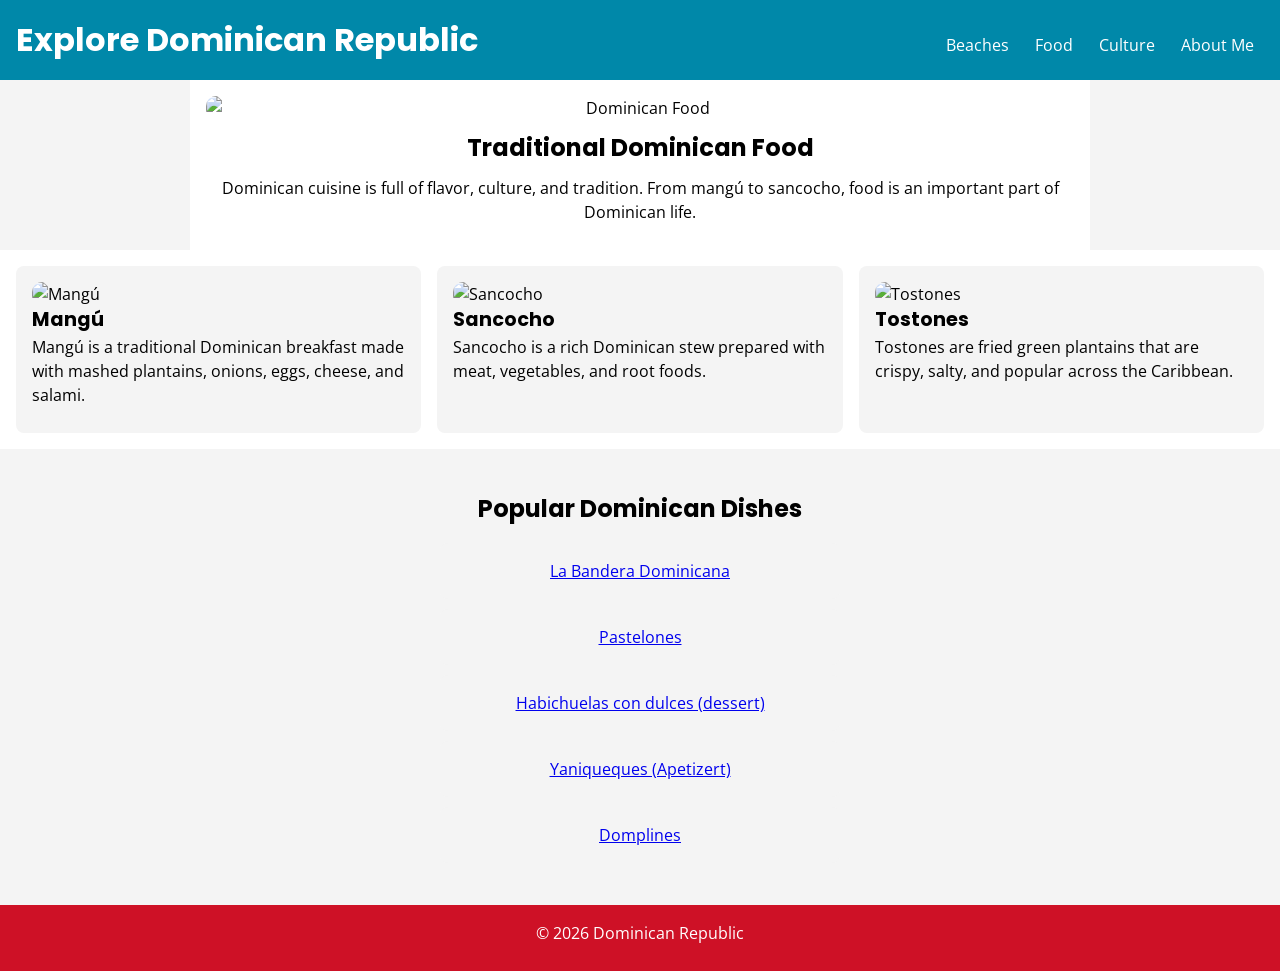
==== food.html @ 42fd1260 "Add files via upload" ====
<!DOCTYPE html>
<html lang="en">
<head>
  <meta charset="UTF-8">
  <meta name="viewport" content="width=device-width, initial-scale=1.0">
  <title>Dominican Republic</title>
  <link rel="stylesheet" href="style.css">
  <link rel="stylesheet" href="reset.css">
<link rel="stylesheet" href="style.css">
</head>

<body>

<header class="header">
 <h1>
    <a href="index.html" class="logo">
      Explore Dominican Republic
    </a>
  </h1>

  <!-- HAMBURGER BUTTON -->

  <button class="hamburger" id="hamburger">
    ☰
  </button>

  <!-- NAVIGATION -->

  <nav class="nav" id="nav-menu">

    <a href="beaches.html">Beaches</a>

    <a href="food.html">Food</a>

    <a href="culture.html">Culture</a>

    <a href="about.html">About Me</a>

  </nav>
</header>
	<main>
		<main>

  <!-- HERO SECTION -->

  <section class="hero">

    <img src="images/dominicanfood.webp" alt="Dominican Food">

    <h2>Traditional Dominican Food</h2>

    <p>
      Dominican cuisine is full of flavor, culture, and tradition.
      From mangú to sancocho, food is an important part of Dominican life.
    </p>

  </section>

  <!-- FOOD CARDS -->

  <section class="cards">

    <div class="card">

      <img src="images/mangu.webp" alt="Mangú">

      <h3>Mangú</h3>

      <p>
        Mangú is a traditional Dominican breakfast made with mashed plantains,
        onions, eggs, cheese, and salami.
      </p>

    </div>

    <div class="card">

      <img src="images/sancocho.webp" alt="Sancocho">

      <h3>Sancocho</h3>

      <p>
        Sancocho is a rich Dominican stew prepared with meat,
        vegetables, and root foods.
      </p>

    </div>

    <div class="card">

      <img src="images/tostones.webp" alt="Tostones">

      <h3>Tostones</h3>

      <p>
        Tostones are fried green plantains that are crispy,
        salty, and popular across the Caribbean.
      </p>

    </div>

  </section>

  <!-- FAVORITE DISHES -->

  <section class="food-info">

    <h2>Popular Dominican Dishes</h2>

    <ul>
      <li><a href="https://www.google.com/search?sa=X&sca_esv=7aca6fc7736590bb&rlz=1C1RBHS_enUS1081US1081&sxsrf=ANbL-n6swIvI6swNhbs-qkZ8u0LDCCSUuA:1778532459584&udm=2&fbs=[base64]&q=la+bandera+dominicana+plato&ved=2ahUKEwi7l-bbjbKUAxW6jIkEHV_WNKUQtKgLegQIFBAB&biw=1366&bih=599&dpr=1#sv=CAMSVhoyKhBlLVJ3d2tUaGtIU2xVeEVNMg5Sd3drVGhrSFNsVXhFTToOTlFoakNPUTNuWFF1UU0gBCocCgZtb3NhaWMSEGUtUnd3a1Roa0hTbFV4RU0YADABGAcgl7WekwJKCBABGAEgASgB" target="new"> La Bandera Dominicana</a> </li>
      <li><a href="https:https://www.google.com/search?sca_esv=7aca6fc7736590bb&rlz=1C1RBHS_enUS1081US1081&sxsrf=ANbL-n4s3n1KbP_dlx4hLHZd38s7eIG7oQ:1778532936332&udm=2&fbs=[base64]&q=pastelones+dominicanos&sa=X&ved=2ahUKEwjgxJC_j7KUAxWng4kEHfm2JzUQtKgLegQIFBAB&biw=1366&bih=599&dpr=1" target="new" >Pastelones </a></li>
      <li><a href="https:https://kelvinskitchen.com/recipe/habichuelas-con-dulce/" target="new" >Habichuelas con dulces (dessert) </a></li>
      <li><a href="https:https://www.google.com/search?q=yaniqueques+dominicanos&sca_esv=7aca6fc7736590bb&rlz=1C1RBHS_enUS1081US1081&udm=2&biw=1366&bih=599&sxsrf=ANbL-n51WaZW0Mg3D8mjl-1aud7ZmoUe7g%3A1778532939106&ei=S0ICaq6gBu-sw8cPlZ6n-Qs&oq=yani&gs_lp=[base64]&sclient=gws-wiz-img#sv=CAMSVhoyKhBlLXI3dm1nVW1vT1cwNF9NMg5yN3ZtZ1Vtb09XMDRfTToOUXc3bVdpQ0pJVVNsbU0gBCocCgZtb3NhaWMSEGUtcjd2bWdVbW9PVzA0X00YADABGAcgv-LNmAFKCBABGAEgASgB" target="new" >Yaniqueques (Apetizert)</a></li>
      <li><a href="https:https://www.dominicancooking.com/domplines-recipe-dominican-style-dumplings" target="new" >Domplines </a></li>
    </ul>

  </section>

</main>

	</section>
	</main>

  <footer class="footer">
  <p>© 2026 Dominican Republic</p>
</footer>

  <script src="js/script.js"></script>

	</body>
	</html>
---- style.css ----
@import url('https://fonts.googleapis.com/css2?family=Poppins:wght@400;600&family=Open+Sans:wght@400;500&display=swap');
/* RESET */
* {
  margin: 0;
  padding: 0;
  box-sizing: border-box;
}

/* BODY */
body {
  font-family: 'open sans', sans-serif;
}
/* HEADINGS */
h1, h2, h3 {
  font-family: 'Poppins', sans-serif;
}

/* HEADER */
.header {
  background: #002D62;
  color: white;
  padding: 1rem;
}

.nav a {
  color: white;
  margin-right: 10px;
  text-decoration: none;
}

/* HERO */
.hero {
  text-align: center;
  padding: 1rem;
}

.hero img {
  width: 100%;
}

/* CARDS - MOBILE */
.cards {
  display: flex;
  flex-direction: column;
  gap: 1rem;
  padding: 1rem;
}

.card {
  background: #f4f4f4;
  padding: 1rem;
}

/* FOOTER */
.footer {
  background: #CE1126;
  color: white;
  text-align: center;
  padding: 1rem;
}
/* TABLET */
@media (min-width: 768px) {

  .nav {
    margin-top: 10px;
  }

  .cards {
    flex-direction: row;
  }

  .card {
    flex: 1;
  }

}
/* DESKTOP */
@media (min-width: 1024px) {

  .header {
    display: flex;
    justify-content: space-between;
    align-items: center;
  }

  .hero {
    max-width: 900px;
    margin: auto;
  }

}
h2 {
  margin: 10px 0;
}

p {
  margin-bottom: 10px;
}

.card {
  border-radius: 8px;
}
body {
  background-color: #f4f4f4;
}

.hero {
  background: white;
}

.cards {
  background: #ffffff;
}

h1 {
  font-size: 2rem;
}

h2 {
  font-size: 1.5rem;
}

h3 {
  font-size: 1.2rem;
}

p {
  font-size: 1rem;
}
.logo:hover {
  color: #CE1126;
  text-decoration: underline;
}
/* BEACH PAGE */

.beach-info {
  padding: 2rem 1rem;
  text-align: center;
}

.beach-info h2 {
  margin-bottom: 1rem;
}

.beach-info ul {
  list-style: none;
  padding: 0;
}

.beach-info li {
  background: #f4f4f4;
  margin: 10px auto;
  padding: 1rem;
  max-width: 400px;
  border-radius: 8px;
}
/* FOOD PAGE */

.food-info {
  padding: 2rem 1rem;
  text-align: center;
}

.food-info h2 {
  margin-bottom: 1rem;
}

.food-info ul {
  list-style: none;
  padding: 0;
}

.food-info li {
  background: #f4f4f4;
  margin: 10px auto;
  padding: 1rem;
  max-width: 400px;
  border-radius: 8px;
}
/* CULTURE PAGE */

.culture-info {
  padding: 2rem 1rem;
  text-align: center;
}

.culture-info h2 {
  margin-bottom: 1rem;
}

.culture-info ul {
  list-style: none;
  padding: 0;
}

.culture-info li {
  background: #f4f4f4;
  margin: 10px auto;
  padding: 1rem;
  max-width: 400px;
  border-radius: 8px;
}
img {
  width: 100%;
}
img {
  width: 100%;
  border-radius: 10px;
}
iframe {
  width: 100%;
  max-width: 100%;
  border-radius: 10px;
}
.hamburger {
  font-size: 2rem;
  cursor: pointer;
}
/* RESUME PAGE */

.resume-page {
  max-width: 900px;
  margin: 2rem auto;
  padding: 2rem;
  background: white;
  border-radius: 10px;
}

.resume-page h1,
.resume-page h2 {
  color: #0088a9;
  margin-top: 1.5rem;
}

.resume-page h4 {
  margin-top: 1rem;
}

.resume-page p,
.resume-page li {
  line-height: 1.6;
}

.resume-page ul {
  padding-left: 20px;
}
/* ABOUT PAGE */

.cards ul {
  padding-left: 20px;
}

.cards li {
  margin-bottom: 10px;
}
.logo {
  color: white;
  text-decoration: none;
}
/* RESUME SECTION */

.resume-section {
  padding: 2rem 1rem;
}

.resume-section h2 {
  text-align: center;
  margin-bottom: 2rem;
}

.resume-section ul {
  padding-left: 20px;
}

.resume-section li {
  margin-bottom: 10px;
}
/* HAMBURGER NAVIGATION */

.header {
  display: flex;
  justify-content: space-between;
  align-items: center;
  padding: 1rem;
  background-color: #0088a9;
}

.logo {
  color: white;
  text-decoration: none;
}

.nav {
  display: flex;
  gap: 1rem;
}

.nav a {
  color: white;
  text-decoration: none;
}

.hamburger {
  display: none;
  background: none;
  border: none;
  font-size: 2rem;
  color: white;
  cursor: pointer;
}

/* MOBILE + TABLET */

@media (max-width: 768px) {

  .hamburger {
    display: block;
  }

  .nav {
    display: none;
    flex-direction: column;
    position: absolute;
    top: 70px;
    right: 0;
    background: #0088a9;
    width: 200px;
    padding: 1rem;
  }

  .nav.show {
    display: flex;
  }

}
/* HERO SECTION */

.hero img {
  width: 100%;
  display: block;
}

.hero-text {
  background-color: rgba(0, 0, 0, 0.7);
  color: white;
  text-align: center;
  padding: 2rem 1rem;
}

.hero-text h2 {
  font-size: 2rem;
  margin-bottom: 1rem;
}

.hero-text p {
  font-size: 1.2rem;
}
---- style.css ----
@import url('https://fonts.googleapis.com/css2?family=Poppins:wght@400;600&family=Open+Sans:wght@400;500&display=swap');
/* RESET */
* {
  margin: 0;
  padding: 0;
  box-sizing: border-box;
}

/* BODY */
body {
  font-family: 'open sans', sans-serif;
}
/* HEADINGS */
h1, h2, h3 {
  font-family: 'Poppins', sans-serif;
}

/* HEADER */
.header {
  background: #002D62;
  color: white;
  padding: 1rem;
}

.nav a {
  color: white;
  margin-right: 10px;
  text-decoration: none;
}

/* HERO */
.hero {
  text-align: center;
  padding: 1rem;
}

.hero img {
  width: 100%;
}

/* CARDS - MOBILE */
.cards {
  display: flex;
  flex-direction: column;
  gap: 1rem;
  padding: 1rem;
}

.card {
  background: #f4f4f4;
  padding: 1rem;
}

/* FOOTER */
.footer {
  background: #CE1126;
  color: white;
  text-align: center;
  padding: 1rem;
}
/* TABLET */
@media (min-width: 768px) {

  .nav {
    margin-top: 10px;
  }

  .cards {
    flex-direction: row;
  }

  .card {
    flex: 1;
  }

}
/* DESKTOP */
@media (min-width: 1024px) {

  .header {
    display: flex;
    justify-content: space-between;
    align-items: center;
  }

  .hero {
    max-width: 900px;
    margin: auto;
  }

}
h2 {
  margin: 10px 0;
}

p {
  margin-bottom: 10px;
}

.card {
  border-radius: 8px;
}
body {
  background-color: #f4f4f4;
}

.hero {
  background: white;
}

.cards {
  background: #ffffff;
}

h1 {
  font-size: 2rem;
}

h2 {
  font-size: 1.5rem;
}

h3 {
  font-size: 1.2rem;
}

p {
  font-size: 1rem;
}
.logo:hover {
  color: #CE1126;
  text-decoration: underline;
}
/* BEACH PAGE */

.beach-info {
  padding: 2rem 1rem;
  text-align: center;
}

.beach-info h2 {
  margin-bottom: 1rem;
}

.beach-info ul {
  list-style: none;
  padding: 0;
}

.beach-info li {
  background: #f4f4f4;
  margin: 10px auto;
  padding: 1rem;
  max-width: 400px;
  border-radius: 8px;
}
/* FOOD PAGE */

.food-info {
  padding: 2rem 1rem;
  text-align: center;
}

.food-info h2 {
  margin-bottom: 1rem;
}

.food-info ul {
  list-style: none;
  padding: 0;
}

.food-info li {
  background: #f4f4f4;
  margin: 10px auto;
  padding: 1rem;
  max-width: 400px;
  border-radius: 8px;
}
/* CULTURE PAGE */

.culture-info {
  padding: 2rem 1rem;
  text-align: center;
}

.culture-info h2 {
  margin-bottom: 1rem;
}

.culture-info ul {
  list-style: none;
  padding: 0;
}

.culture-info li {
  background: #f4f4f4;
  margin: 10px auto;
  padding: 1rem;
  max-width: 400px;
  border-radius: 8px;
}
img {
  width: 100%;
}
img {
  width: 100%;
  border-radius: 10px;
}
iframe {
  width: 100%;
  max-width: 100%;
  border-radius: 10px;
}
.hamburger {
  font-size: 2rem;
  cursor: pointer;
}
/* RESUME PAGE */

.resume-page {
  max-width: 900px;
  margin: 2rem auto;
  padding: 2rem;
  background: white;
  border-radius: 10px;
}

.resume-page h1,
.resume-page h2 {
  color: #0088a9;
  margin-top: 1.5rem;
}

.resume-page h4 {
  margin-top: 1rem;
}

.resume-page p,
.resume-page li {
  line-height: 1.6;
}

.resume-page ul {
  padding-left: 20px;
}
/* ABOUT PAGE */

.cards ul {
  padding-left: 20px;
}

.cards li {
  margin-bottom: 10px;
}
.logo {
  color: white;
  text-decoration: none;
}
/* RESUME SECTION */

.resume-section {
  padding: 2rem 1rem;
}

.resume-section h2 {
  text-align: center;
  margin-bottom: 2rem;
}

.resume-section ul {
  padding-left: 20px;
}

.resume-section li {
  margin-bottom: 10px;
}
/* HAMBURGER NAVIGATION */

.header {
  display: flex;
  justify-content: space-between;
  align-items: center;
  padding: 1rem;
  background-color: #0088a9;
}

.logo {
  color: white;
  text-decoration: none;
}

.nav {
  display: flex;
  gap: 1rem;
}

.nav a {
  color: white;
  text-decoration: none;
}

.hamburger {
  display: none;
  background: none;
  border: none;
  font-size: 2rem;
  color: white;
  cursor: pointer;
}

/* MOBILE + TABLET */

@media (max-width: 768px) {

  .hamburger {
    display: block;
  }

  .nav {
    display: none;
    flex-direction: column;
    position: absolute;
    top: 70px;
    right: 0;
    background: #0088a9;
    width: 200px;
    padding: 1rem;
  }

  .nav.show {
    display: flex;
  }

}
/* HERO SECTION */

.hero img {
  width: 100%;
  display: block;
}

.hero-text {
  background-color: rgba(0, 0, 0, 0.7);
  color: white;
  text-align: center;
  padding: 2rem 1rem;
}

.hero-text h2 {
  font-size: 2rem;
  margin-bottom: 1rem;
}

.hero-text p {
  font-size: 1.2rem;
}
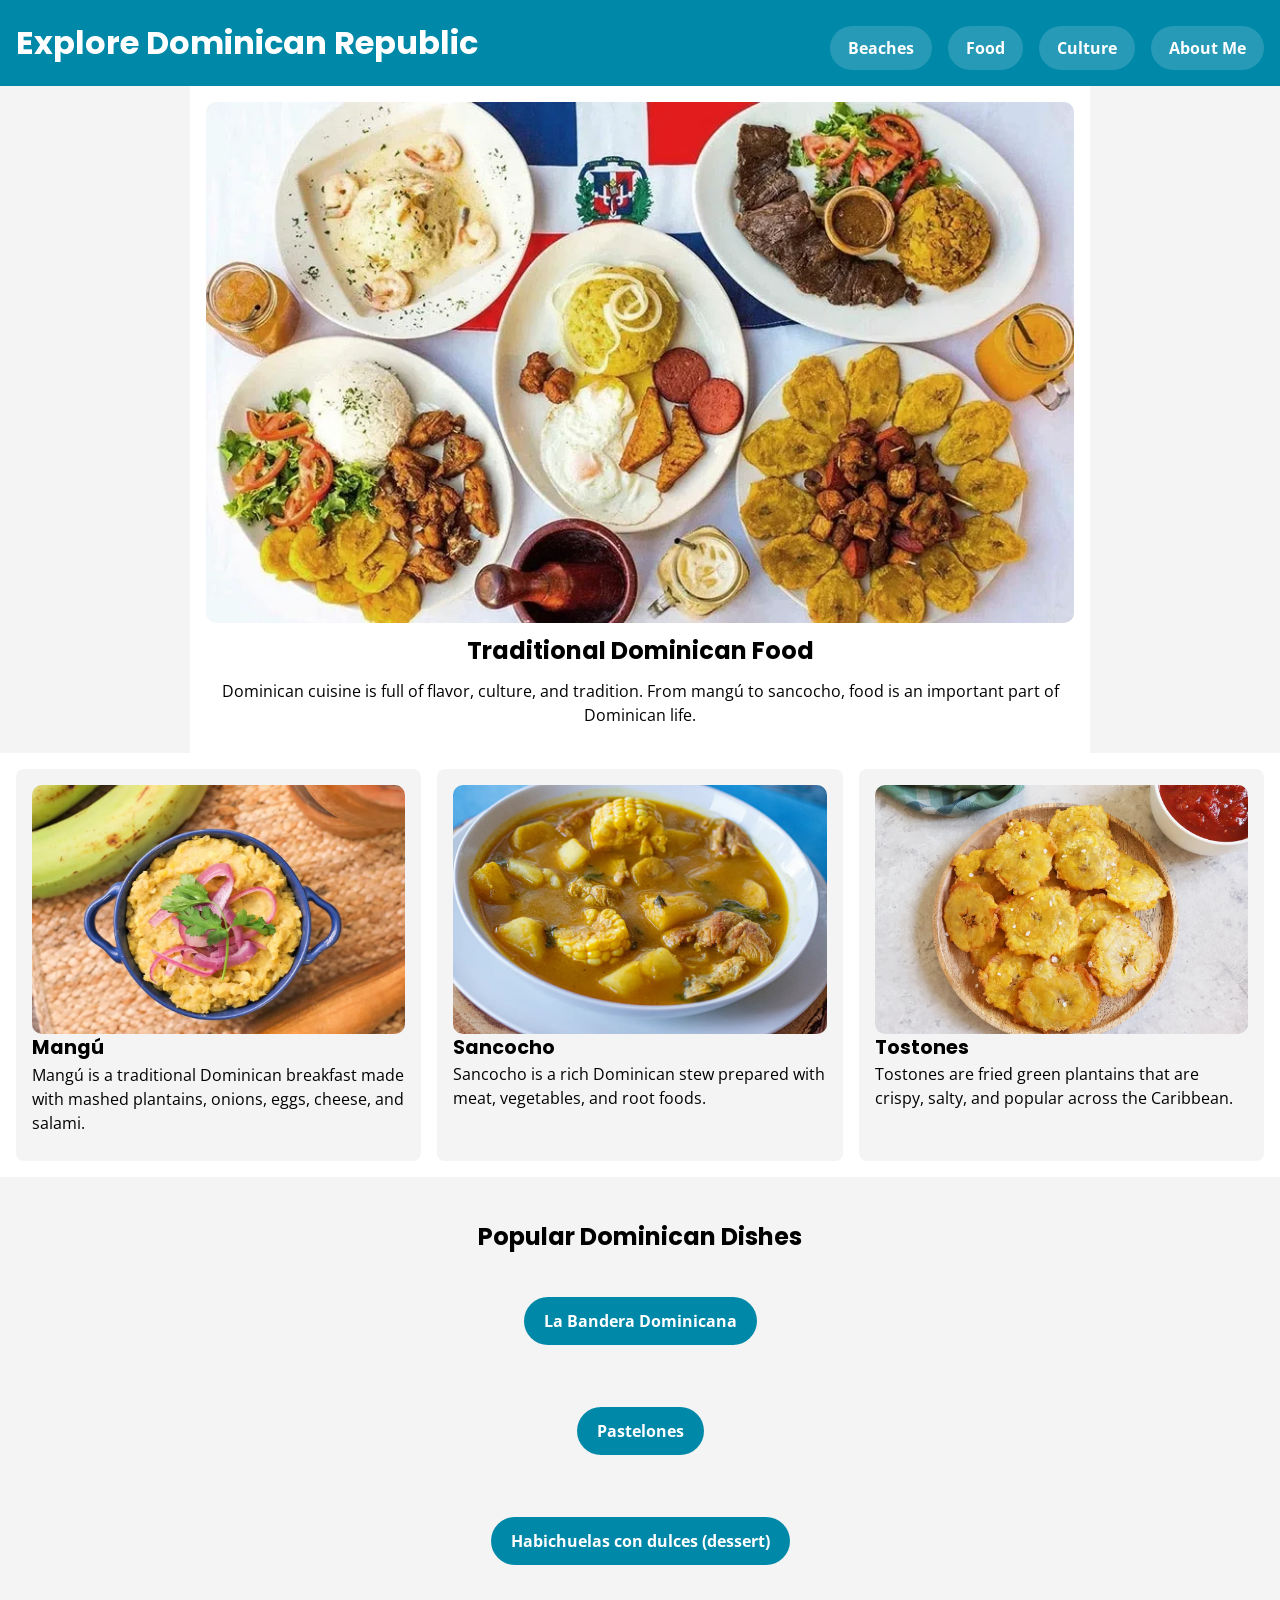
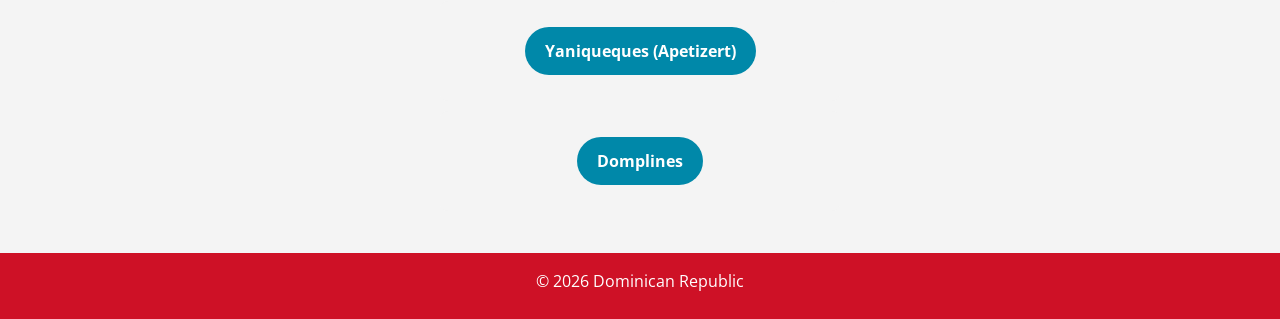
==== commit 997b5ea7: "Add files via upload" ====
--- a/food.html
+++ b/food.html
@@ -6,7 +6,6 @@
   <title>Dominican Republic</title>
   <link rel="stylesheet" href="style.css">
   <link rel="stylesheet" href="reset.css">
-<link rel="stylesheet" href="style.css">
 </head>
 
 <body>
@@ -39,7 +38,6 @@
   </nav>
 </header>
 	<main>
-		<main>
 
   <!-- HERO SECTION -->
 
@@ -118,8 +116,6 @@
   </section>
 
 </main>
-
-	</section>
 	</main>
 
   <footer class="footer">
--- a/style.css
+++ b/style.css
@@ -21,12 +21,21 @@
   color: white;
   padding: 1rem;
 }
-
 .nav a {
   color: white;
-  margin-right: 10px;
-  text-decoration: none;
-}
+  text-decoration: none;
+  background-color: rgba(255, 255, 255, 0.15);
+  padding: 10px 18px;
+  border-radius: 30px;
+  font-weight: bold;
+  transition: 0.3s;
+}
+.nav a:hover {
+  background-color: #f04040;
+  color: rgb(250, 247, 247);
+  transform: scale(1.05);
+}
+
 
 /* HERO */
 .hero {
@@ -355,3 +364,55 @@
 .hero-text p {
   font-size: 1.2rem;
 }
+/* FOOD LINKS */
+
+.food-info a {
+  display: inline-block;
+  background-color: #0088a9;
+  color: white;
+  text-decoration: none;
+  padding: 12px 20px;
+  margin: 10px 0;
+  border-radius: 30px;
+  transition: 0.3s;
+  font-weight: bold;
+}
+
+.food-info a:hover {
+  background-color: #ec2a2a;
+  color: rgb(253, 251, 251);
+  transform: scale(1.05);
+}
+/* CULTURE LINKS */
+
+.culture-info a {
+  display: inline-block;
+  background-color: #0088a9;
+  color: white;
+  text-decoration: none;
+  padding: 12px 20px;
+  margin: 10px 0;
+  border-radius: 30px;
+  transition: 0.3s;
+  font-weight: bold;
+}
+
+.culture-info a:hover {
+  background-color: #e62727;
+  color: rgb(248, 246, 246);
+  transform: scale(1.05);
+}
+/* GALLERY IMAGES */
+
+.gallery img {
+  width: 600px;
+  height: 300px;
+  object-fit: cover;
+  border-radius: 10px;
+  margin: 10px;
+}
+.gallery {
+  display: flex;
+  flex-wrap: wrap;
+  justify-content: center;
+}
